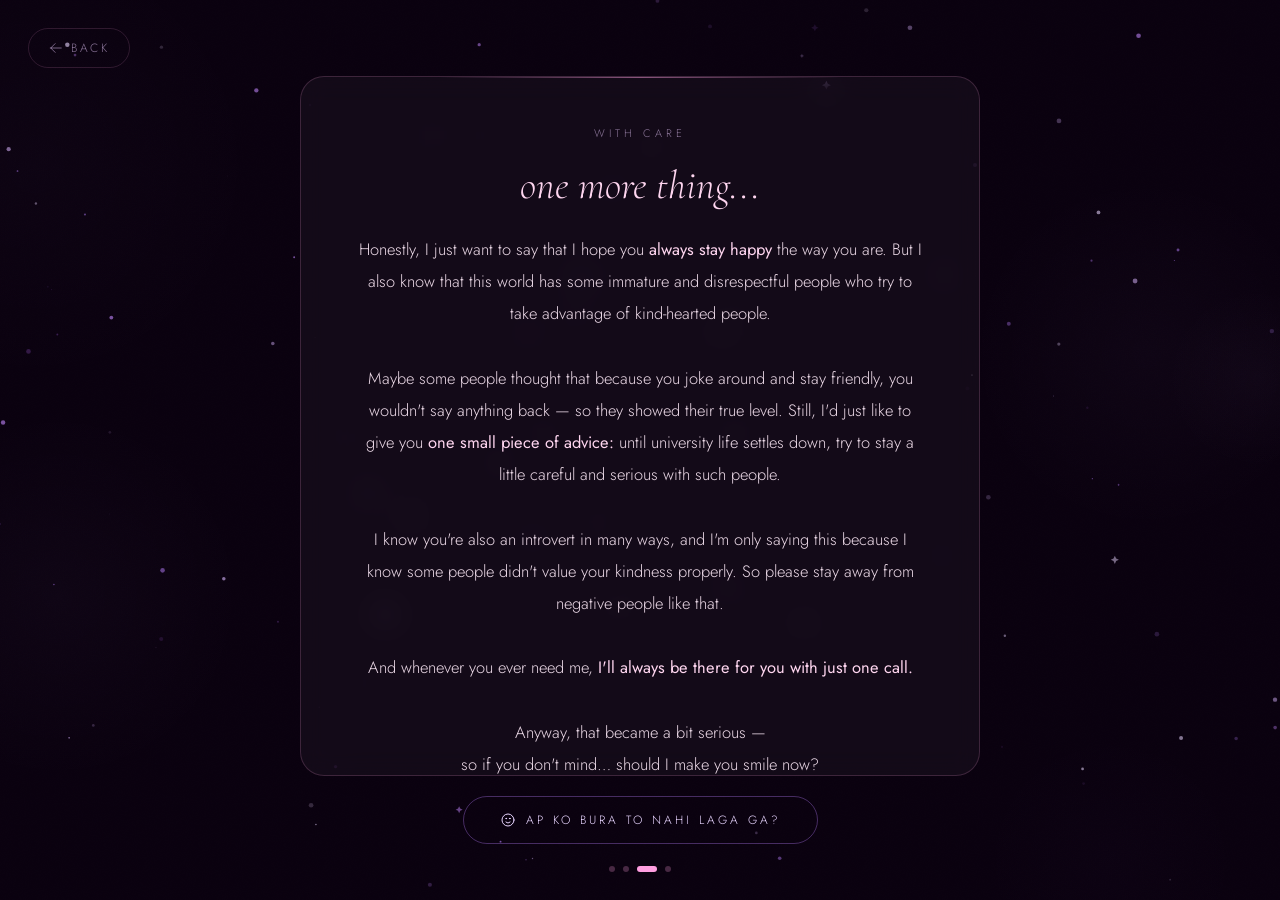
==== page3.html @ b34939fb "Add files via upload" ====
<!DOCTYPE html>
<html lang="en">
<head>
  <meta charset="UTF-8" />
  <meta name="viewport" content="width=device-width, initial-scale=1.0" />
  <title>For Nida — Page 3</title>
  <link rel="stylesheet" href="styles.css" />
</head>
<body data-page="3">

  <canvas id="bg-canvas"></canvas>

  <a href="page2.html" class="btn-back">
    <svg viewBox="0 0 24 24" stroke-width="1.5"><path stroke-linecap="round" stroke-linejoin="round" d="M10.5 19.5L3 12m0 0l7.5-7.5M3 12h18"/></svg>
    Back
  </a>

  <div class="page-wrapper">

    <div class="card card-scroll" data-anim>

      <p class="eyebrow" data-anim>with care</p>

      <h2 class="section-heading" data-anim>one more thing...</h2>

      <p class="body-text" data-anim>
        Honestly, I just want to say that I hope you
        <strong>always stay happy</strong> the way you are.
        But I also know that this world has some immature and disrespectful
        people who try to take advantage of kind-hearted people.<br><br>
        Maybe some people thought that because you joke around and stay friendly,
        you wouldn't say anything back — so they showed their true level.
        Still, I'd just like to give you <strong>one small piece of advice:</strong>
        until university life settles down, try to stay a little careful
        and serious with such people.<br><br>
        I know you're also an introvert in many ways,
        and I'm only saying this because I know some people didn't value
        your kindness properly. So please stay away from negative people like that.<br><br>
        And whenever you ever need me,
        <strong>I'll always be there for you with just one call.</strong><br><br>
        Anyway, that became a bit serious —<br>
        so if you don't mind… should I make you smile now?
      </p>

      <div class="divider" data-anim></div>

    </div>

    <a href="page4.html" class="btn-ask" data-anim>
      <svg viewBox="0 0 24 24" stroke-width="1.5"><path stroke-linecap="round" stroke-linejoin="round" d="M15.182 15.182a4.5 4.5 0 01-6.364 0M21 12a9 9 0 11-18 0 9 9 0 0118 0zM9.75 9.75c0 .414-.168.75-.375.75S9 10.164 9 9.75 9.168 9 9.375 9s.375.336.375.75zm-.375 0h.008v.015h-.008V9.75zm5.625 0c0 .414-.168.75-.375.75s-.375-.336-.375-.75.168-.75.375-.75.375.336.375.75zm-.375 0h.008v.015h-.008V9.75z"/></svg>
      Ap ko bura to nahi laga ga?
    </a>

  </div>

  <!-- Page indicator -->
  <div class="page-dots">
    <div class="dot"></div>
    <div class="dot"></div>
    <div class="dot active"></div>
    <div class="dot"></div>
  </div>

  <script src="animations.js"></script>
</body>
</html>
---- styles.css ----
/* =============================================
   NIDA NADEEM — SHARED STYLESHEET
   ============================================= */

@import url('https://fonts.googleapis.com/css2?family=Cormorant+Garamond:ital,wght@0,300;0,400;0,600;1,300;1,400&family=Jost:wght@200;300;400&display=swap');

/* ---- CSS Variables ---- */
:root {
  --pink-light:   #ffd6f0;
  --pink-mid:     #ff9ee0;
  --pink-dark:    #e060b0;
  --purple-light: #e8d5ff;
  --purple-mid:   #b87fff;
  --purple-dark:  #7c3aed;
  --bg-deep:      #0a000f;
  --bg-mid:       #150025;
  --bg-card:      rgba(255,255,255,0.04);
  --border-soft:  rgba(255,160,220,0.18);
  --text-main:    rgba(255,235,250,0.92);
  --text-muted:   rgba(220,190,240,0.6);
  --font-display: 'Cormorant Garamond', serif;
  --font-body:    'Jost', sans-serif;
}

/* ---- Reset & Base ---- */
*, *::before, *::after { margin: 0; padding: 0; box-sizing: border-box; }

html, body {
  width: 100%; height: 100%;
  overflow: hidden;
  background: var(--bg-deep);
  color: var(--text-main);
  font-family: var(--font-body);
  font-weight: 300;
  cursor: default;
}

/* ---- Background Canvas ---- */
#bg-canvas {
  position: fixed;
  inset: 0;
  width: 100%; height: 100%;
  pointer-events: none;
  z-index: 0;
}

/* ---- Noise overlay ---- */
body::before {
  content: '';
  position: fixed;
  inset: 0;
  background-image: url("data:image/svg+xml,%3Csvg viewBox='0 0 200 200' xmlns='http://www.w3.org/2000/svg'%3E%3Cfilter id='n'%3E%3CfeTurbulence type='fractalNoise' baseFrequency='0.85' numOctaves='4' stitchTiles='stitch'/%3E%3C/filter%3E%3Crect width='100%25' height='100%25' filter='url(%23n)' opacity='0.04'/%3E%3C/svg%3E");
  background-size: 180px 180px;
  opacity: 0.35;
  pointer-events: none;
  z-index: 1;
}

/* ---- Page Wrapper ---- */
.page-wrapper {
  position: relative;
  z-index: 10;
  width: 100%;
  height: 100vh;
  display: flex;
  flex-direction: column;
  align-items: center;
  justify-content: center;
  padding: 60px 24px 40px;
  text-align: center;
  animation: pageEnter 1s cubic-bezier(0.22, 1, 0.36, 1) forwards;
}

@keyframes pageEnter {
  from { opacity: 0; transform: translateY(28px); }
  to   { opacity: 1; transform: translateY(0); }
}

/* ---- Back Button ---- */
.btn-back {
  position: fixed;
  top: 28px;
  left: 28px;
  display: flex;
  align-items: center;
  gap: 8px;
  font-family: var(--font-body);
  font-size: 12px;
  font-weight: 300;
  letter-spacing: 2.5px;
  text-transform: uppercase;
  color: var(--text-muted);
  background: transparent;
  border: 1px solid rgba(255,160,220,0.15);
  border-radius: 30px;
  padding: 10px 20px;
  cursor: pointer;
  text-decoration: none;
  transition: all 0.35s ease;
  z-index: 100;
}
.btn-back:hover {
  color: var(--pink-mid);
  border-color: rgba(255,158,224,0.45);
  background: rgba(255,158,224,0.07);
}
.btn-back svg { width: 14px; height: 14px; stroke: currentColor; fill: none; }

/* ---- Card ---- */
.card {
  background: var(--bg-card);
  border: 1px solid var(--border-soft);
  border-radius: 24px;
  padding: clamp(28px, 4vw, 48px) clamp(28px, 5vw, 56px);
  max-width: 680px;
  width: 100%;
  backdrop-filter: blur(14px);
  -webkit-backdrop-filter: blur(14px);
  position: relative;
  overflow: hidden;
}
.card::before {
  content: '';
  position: absolute;
  top: 0; left: 20%; right: 20%;
  height: 1px;
  background: linear-gradient(90deg, transparent, var(--pink-mid), transparent);
  opacity: 0.5;
}

/* ---- Typography ---- */
.eyebrow {
  font-family: var(--font-body);
  font-size: 11px;
  font-weight: 300;
  letter-spacing: 4px;
  text-transform: uppercase;
  color: var(--text-muted);
  margin-bottom: 18px;
}

.display-title {
  font-family: var(--font-display);
  font-size: clamp(36px, 6vw, 72px);
  font-weight: 300;
  line-height: 1.1;
  color: #fff;
  margin-bottom: 12px;
}
.display-title em {
  font-style: italic;
  color: var(--pink-mid);
}

.section-heading {
  font-family: var(--font-display);
  font-size: clamp(24px, 4vw, 40px);
  font-weight: 300;
  font-style: italic;
  color: var(--pink-light);
  margin-bottom: 22px;
  line-height: 1.3;
}

.body-text {
  font-size: clamp(14px, 1.8vw, 16.5px);
  font-weight: 300;
  color: var(--text-main);
  line-height: 1.95;
}
.body-text strong {
  font-weight: 400;
  color: var(--pink-light);
}

.special-note {
  font-family: var(--font-display);
  font-style: italic;
  font-size: clamp(14px, 2vw, 17px);
  color: var(--purple-light);
  line-height: 1.75;
  max-width: 500px;
  margin: 14px auto 0;
}

/* ---- Divider ---- */
.divider {
  width: 80px;
  height: 1px;
  background: linear-gradient(90deg, transparent, var(--pink-mid), transparent);
  margin: 22px auto;
  opacity: 0.6;
}

/* ---- Primary Button ---- */
.btn-next {
  display: inline-flex;
  align-items: center;
  gap: 10px;
  font-family: var(--font-body);
  font-size: 12px;
  font-weight: 300;
  letter-spacing: 3px;
  text-transform: uppercase;
  color: var(--pink-light);
  background: transparent;
  border: 1px solid rgba(255,158,224,0.35);
  border-radius: 40px;
  padding: 14px 36px;
  cursor: pointer;
  text-decoration: none;
  margin-top: 36px;
  transition: all 0.35s ease;
  position: relative;
  overflow: hidden;
}
.btn-next::before {
  content: '';
  position: absolute;
  inset: 0;
  background: linear-gradient(135deg, rgba(255,158,224,0.08), rgba(184,127,255,0.08));
  opacity: 0;
  transition: opacity 0.35s;
}
.btn-next:hover::before { opacity: 1; }
.btn-next:hover {
  border-color: rgba(255,158,224,0.7);
  color: #fff;
  transform: translateY(-2px);
  box-shadow: 0 8px 28px rgba(255,100,200,0.15);
}
.btn-next svg { width: 16px; height: 16px; stroke: currentColor; fill: none; transition: transform 0.3s; }
.btn-next:hover svg { transform: translateX(4px); }

/* ---- Special Ask Button (Page 3) ---- */
.btn-ask {
  display: inline-flex;
  align-items: center;
  gap: 10px;
  font-family: var(--font-body);
  font-size: 12px;
  font-weight: 300;
  letter-spacing: 3px;
  text-transform: uppercase;
  color: var(--purple-light);
  background: transparent;
  border: 1px solid rgba(184,127,255,0.35);
  border-radius: 40px;
  padding: 14px 36px;
  cursor: pointer;
  text-decoration: none;
  margin-top: 20px;
  transition: all 0.35s ease;
}
.btn-ask:hover {
  border-color: rgba(184,127,255,0.7);
  color: #fff;
  background: rgba(184,127,255,0.08);
  transform: translateY(-2px);
  box-shadow: 0 8px 28px rgba(150,80,255,0.15);
}
.btn-ask svg { width: 16px; height: 16px; stroke: currentColor; fill: none; }

/* ---- Home Button (Page 4) ---- */
.btn-home {
  display: inline-flex;
  align-items: center;
  gap: 10px;
  font-family: var(--font-body);
  font-size: 12px;
  font-weight: 300;
  letter-spacing: 3px;
  text-transform: uppercase;
  color: var(--pink-light);
  background: transparent;
  border: 1px solid rgba(255,158,224,0.35);
  border-radius: 40px;
  padding: 14px 36px;
  cursor: pointer;
  text-decoration: none;
  margin-top: 36px;
  transition: all 0.35s ease;
}
.btn-home:hover {
  border-color: rgba(255,158,224,0.7);
  color: #fff;
  background: rgba(255,158,224,0.07);
  transform: translateY(-2px);
  box-shadow: 0 8px 28px rgba(255,100,200,0.15);
}
.btn-home svg { width: 16px; height: 16px; stroke: currentColor; fill: none; }

/* ---- Page indicator dots ---- */
.page-dots {
  position: fixed;
  bottom: 28px;
  left: 50%;
  transform: translateX(-50%);
  display: flex;
  gap: 8px;
  z-index: 100;
}
.dot {
  width: 6px; height: 6px;
  border-radius: 50%;
  background: rgba(255,158,224,0.25);
  transition: all 0.3s;
}
.dot.active {
  background: var(--pink-mid);
  width: 20px;
  border-radius: 3px;
}

/* ---- Scrollable card for longer pages ---- */
.card-scroll {
  max-height: calc(100vh - 200px);
  overflow-y: auto;
  scrollbar-width: thin;
  scrollbar-color: rgba(255,158,224,0.2) transparent;
}
.card-scroll::-webkit-scrollbar { width: 4px; }
.card-scroll::-webkit-scrollbar-thumb { background: rgba(255,158,224,0.2); border-radius: 2px; }
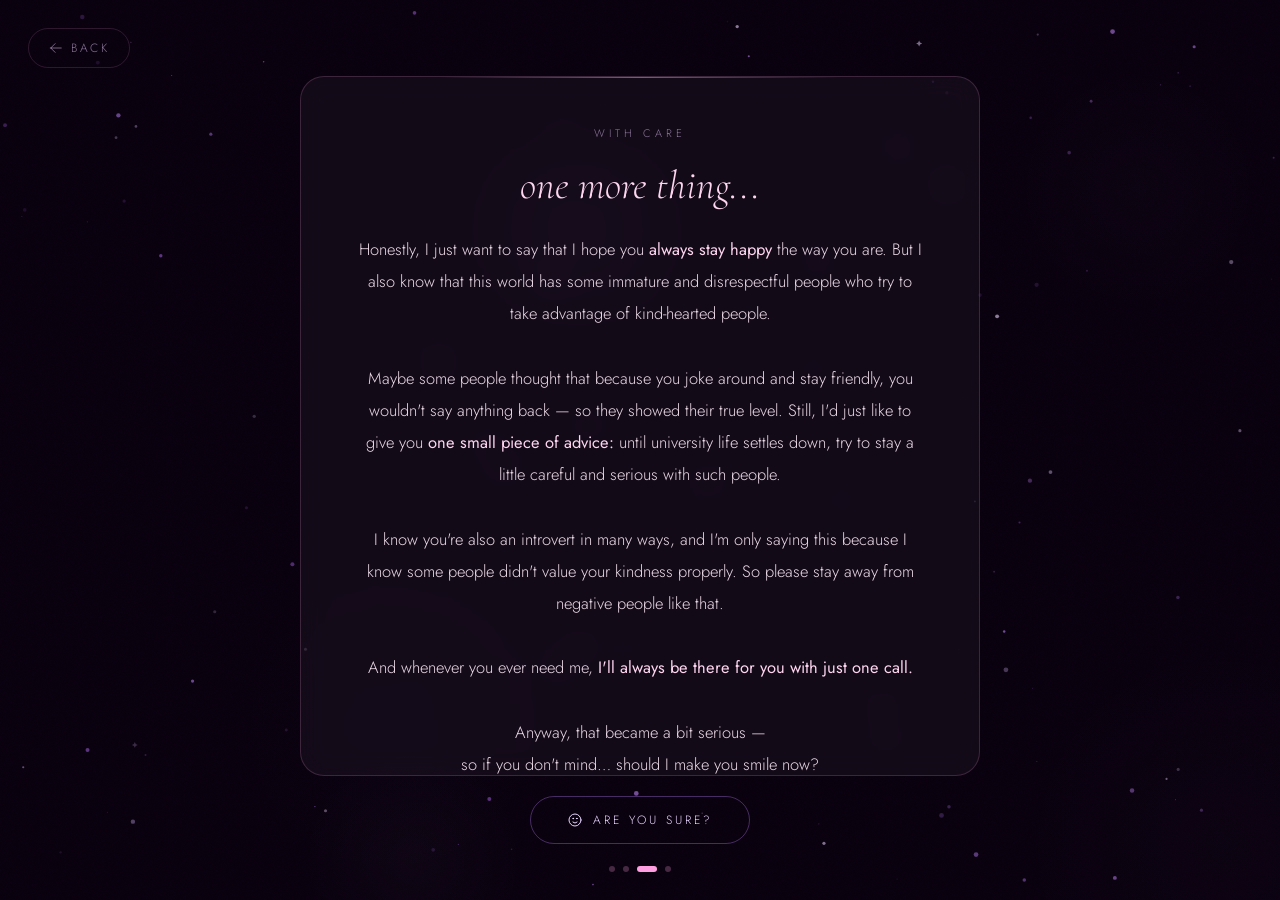
==== commit c0c1189f: "Change confirmation message in page3.html" ====
--- a/page3.html
+++ b/page3.html
@@ -48,7 +48,7 @@
 
     <a href="page4.html" class="btn-ask" data-anim>
       <svg viewBox="0 0 24 24" stroke-width="1.5"><path stroke-linecap="round" stroke-linejoin="round" d="M15.182 15.182a4.5 4.5 0 01-6.364 0M21 12a9 9 0 11-18 0 9 9 0 0118 0zM9.75 9.75c0 .414-.168.75-.375.75S9 10.164 9 9.75 9.168 9 9.375 9s.375.336.375.75zm-.375 0h.008v.015h-.008V9.75zm5.625 0c0 .414-.168.75-.375.75s-.375-.336-.375-.75.168-.75.375-.75.375.336.375.75zm-.375 0h.008v.015h-.008V9.75z"/></svg>
-      Ap ko bura to nahi laga ga?
+      Are you sure?
     </a>
 
   </div>
